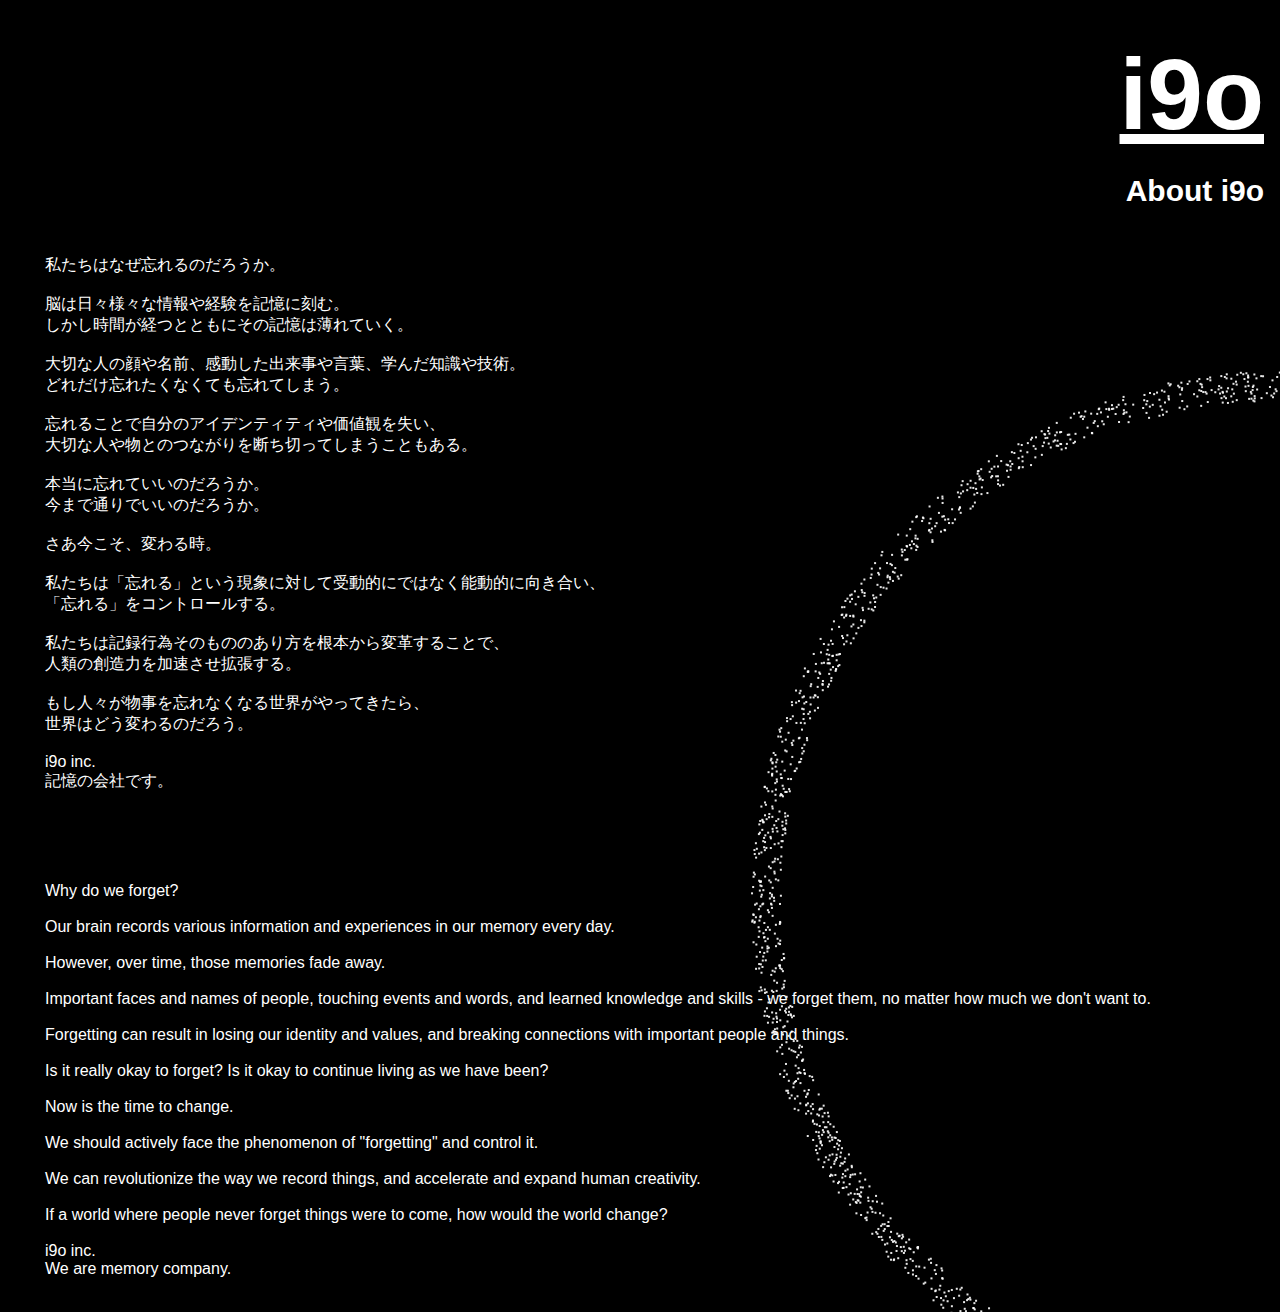
==== about/index.html @ 36861ab6 "refact" ====
<!DOCTYPE html>
<html lang="ja">
<head>
    <meta charset="UTF-8">
    <meta http-equiv="X-UA-Compatible" content="IE=edge">
    <meta name="viewport" content="width=device-width, initial-scale=1.0">
    <title>About</title>
    <link rel="icon" type="image/png" href="../imgs/i9o-black.png"  />
    <link rel="stylesheet" href="style.css">
</head>
<body>
    <div class="text-container">
        <h1><a class="title" href="http://i9o.io/index.html">i9o</a></h1>
        <p class="subtitle">About i9o</p>
        <br>
        <br>


    </div>

    <div class="iori">
        <p>
            私たちはなぜ忘れるのだろうか。
            <br><br>
            脳は日々様々な情報や経験を記憶に刻む。
            <br>
            しかし時間が経つとともにその記憶は薄れていく。
            <br><br>
            大切な人の顔や名前、感動した出来事や言葉、学んだ知識や技術。
            <br>
            どれだけ忘れたくなくても忘れてしまう。
            <br><br>
            忘れることで自分のアイデンティティや価値観を失い、
            <br>
            大切な人や物とのつながりを断ち切ってしまうこともある。
            <br><br>
            本当に忘れていいのだろうか。
            <br>
            今まで通りでいいのだろうか。
            <br><br>
            さあ今こそ、変わる時。
            <br><br>
            私たちは「忘れる」という現象に対して受動的にではなく能動的に向き合い、
            <br>
            「忘れる」をコントロールする。
            <br><br>
            私たちは記録行為そのもののあり方を根本から変革することで、
            <br>
            人類の創造力を加速させ拡張する。
            <br><br>
            もし人々が物事を忘れなくなる世界がやってきたら、
            <br>
            世界はどう変わるのだろう。
            <br><br>
            i9o inc.
            <br>
            記憶の会社です。
            <br><br>
            <br><br>
            <br><br>
            Why do we forget?
            <br><br>
            Our brain records various information and experiences in our memory every day.
            <br><br>
            However, over time, those memories fade away.
            <br><br>
            Important faces and names of people, touching events and words, and learned knowledge and skills - we forget them, no matter how much we don't want to.
            <br><br>
            Forgetting can result in losing our identity and values, and breaking connections with important people and things.
            <br><br>
            Is it really okay to forget? Is it okay to continue living as we have been?
            <br><br>
            Now is the time to change.
            <br><br>
            We should actively face the phenomenon of "forgetting" and control it.
            <br><br>
            We can revolutionize the way we record things, and accelerate and expand human creativity.
            <br><br>
            If a world where people never forget things were to come, how would the world change?
            <br><br>
            i9o inc.
            <br>
            We are memory company.
            <br><br>
        </p>
    </div>

    <script src="style.js"></script>
</body>
</html>
---- about/style.css ----
html, body {
    height: 100%;
    margin: 0;
    font-family: Arial, sans-serif;
    background-color: black;
}


#animation-container {
    position: fixed;
    top: 100%; /* 50 80%*/
    left: 0;
    transform: translateY(-50%);
    margin: 0;
    overflow: hidden;
    height: 50%; /* 50 400px*/
    width: 100%;
    background-color: black;
    z-index: -2;
}

/**/

.square {
    position: fixed;
    width: 2px;
    height: 2px;
    background-color: #fff;
    opacity: 0.9;
}

.text-container {
    position: absolute;
    top: 16px;
    right: 16px;
    text-align: right;
}

.iori {
    position: absolute;
    top: 240px;
    left: 30px;
    right: 50px;
}

.title {
    font-size: 100px; /* 48 */
    color: #fff;
    margin: 0;
    text-align: right;
}

.subtitle {
    font-size: 30px;
    color: #fff;
    margin: 0;
    font-weight: bold;
    text-align: right;
}

a {
  font-size: 15px;
  color: #fff;
  font-weight: bold;
}

h3 {
    font-size: 25px;
    color: #fff;
    font-weight: bold;
    margin-top: 0;
    margin-bottom: -30px;
    margin-right: 0;
    margin-left: 0;
}

h4 {
    font-size: 15px;
    margin-top: 0;
    margin-bottom: -5px;
    margin-right: 0;
    margin-left: 0;
    color: #fff;
    font-weight:100;
}

p {
    font-size: 16px;
    margin-top: 15px;
    margin-bottom: px;
    margin-right: -5px;
    margin-left: 15px;
    color: #fff;

    text-align: left;
    
}
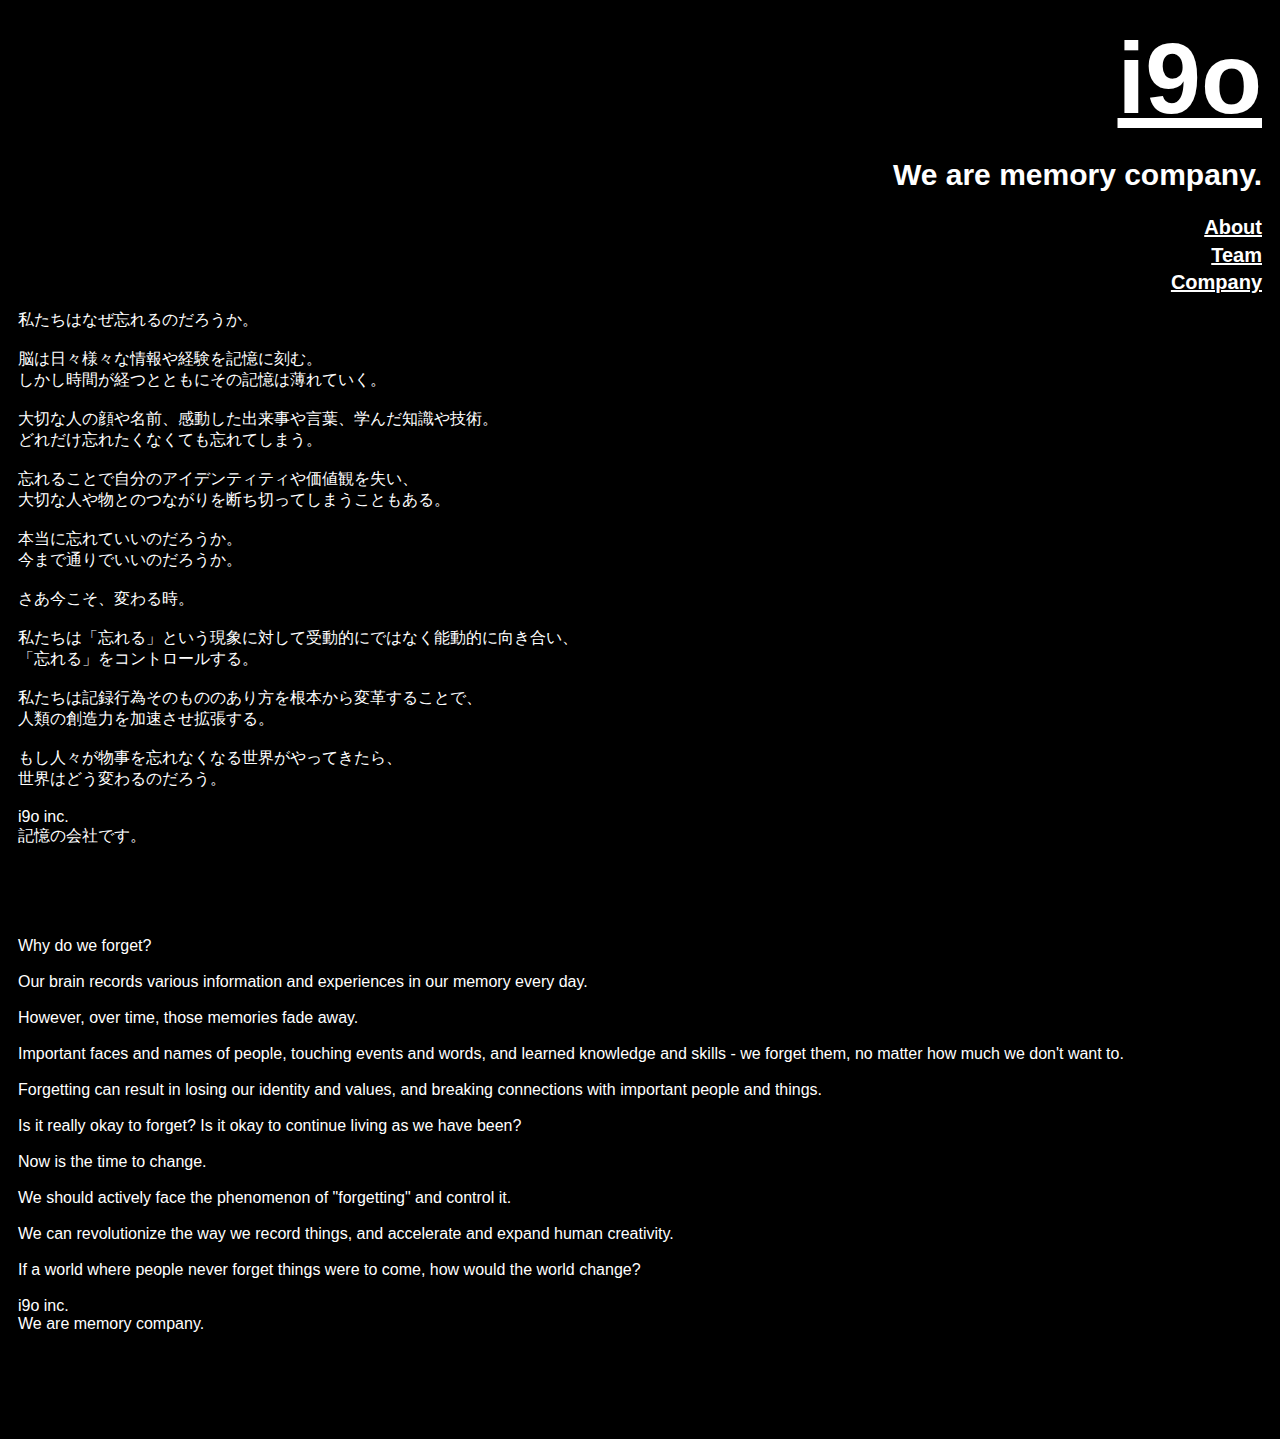
==== commit 5c0ecce4: "a" ====
--- a/about/index.html
+++ b/about/index.html
@@ -2,89 +2,89 @@
 <html lang="ja">
 <head>
     <meta charset="UTF-8">
-    <meta http-equiv="X-UA-Compatible" content="IE=edge">
     <meta name="viewport" content="width=device-width, initial-scale=1.0">
-    <title>About</title>
-    <link rel="icon" type="image/png" href="../imgs/i9o-black.png"  />
+    <link rel="icon" type="image/png" href="imgs/i9o-black.png"  />
+    <title>About i9o inc</title>
     <link rel="stylesheet" href="style.css">
 </head>
 <body>
-    <div class="text-container">
-        <h1><a class="title" href="http://i9o.io/index.html">i9o</a></h1>
-        <p class="subtitle">About i9o</p>
+    <header>
+        <h1><a class="title" href="http://i9o.io">i9o</a></h1>
+        <p class="subtitle">We are memory company.</p>
+        <nav>
+            <a href="http://i9o.io/about/">About</a>
+            <a href="http://i9o.io/team/">Team</a>
+            <a href="http://i9o.io/company/">Company</a>
+        </nav>
+    </header>
+
+    <p>
+        私たちはなぜ忘れるのだろうか。
+        <br><br>
+        脳は日々様々な情報や経験を記憶に刻む。
         <br>
+        しかし時間が経つとともにその記憶は薄れていく。
+        <br><br>
+        大切な人の顔や名前、感動した出来事や言葉、学んだ知識や技術。
         <br>
-
-
-    </div>
-
-    <div class="iori">
-        <p>
-            私たちはなぜ忘れるのだろうか。
-            <br><br>
-            脳は日々様々な情報や経験を記憶に刻む。
-            <br>
-            しかし時間が経つとともにその記憶は薄れていく。
-            <br><br>
-            大切な人の顔や名前、感動した出来事や言葉、学んだ知識や技術。
-            <br>
-            どれだけ忘れたくなくても忘れてしまう。
-            <br><br>
-            忘れることで自分のアイデンティティや価値観を失い、
-            <br>
-            大切な人や物とのつながりを断ち切ってしまうこともある。
-            <br><br>
-            本当に忘れていいのだろうか。
-            <br>
-            今まで通りでいいのだろうか。
-            <br><br>
-            さあ今こそ、変わる時。
-            <br><br>
-            私たちは「忘れる」という現象に対して受動的にではなく能動的に向き合い、
-            <br>
-            「忘れる」をコントロールする。
-            <br><br>
-            私たちは記録行為そのもののあり方を根本から変革することで、
-            <br>
-            人類の創造力を加速させ拡張する。
-            <br><br>
-            もし人々が物事を忘れなくなる世界がやってきたら、
-            <br>
-            世界はどう変わるのだろう。
-            <br><br>
-            i9o inc.
-            <br>
-            記憶の会社です。
-            <br><br>
-            <br><br>
-            <br><br>
-            Why do we forget?
-            <br><br>
-            Our brain records various information and experiences in our memory every day.
-            <br><br>
-            However, over time, those memories fade away.
-            <br><br>
-            Important faces and names of people, touching events and words, and learned knowledge and skills - we forget them, no matter how much we don't want to.
-            <br><br>
-            Forgetting can result in losing our identity and values, and breaking connections with important people and things.
-            <br><br>
-            Is it really okay to forget? Is it okay to continue living as we have been?
-            <br><br>
-            Now is the time to change.
-            <br><br>
-            We should actively face the phenomenon of "forgetting" and control it.
-            <br><br>
-            We can revolutionize the way we record things, and accelerate and expand human creativity.
-            <br><br>
-            If a world where people never forget things were to come, how would the world change?
-            <br><br>
-            i9o inc.
-            <br>
-            We are memory company.
-            <br><br>
-        </p>
-    </div>
+        どれだけ忘れたくなくても忘れてしまう。
+        <br><br>
+        忘れることで自分のアイデンティティや価値観を失い、
+        <br>
+        大切な人や物とのつながりを断ち切ってしまうこともある。
+        <br><br>
+        本当に忘れていいのだろうか。
+        <br>
+        今まで通りでいいのだろうか。
+        <br><br>
+        さあ今こそ、変わる時。
+        <br><br>
+        私たちは「忘れる」という現象に対して受動的にではなく能動的に向き合い、
+        <br>
+        「忘れる」をコントロールする。
+        <br><br>
+        私たちは記録行為そのもののあり方を根本から変革することで、
+        <br>
+        人類の創造力を加速させ拡張する。
+        <br><br>
+        もし人々が物事を忘れなくなる世界がやってきたら、
+        <br>
+        世界はどう変わるのだろう。
+        <br><br>
+        i9o inc.
+        <br>
+        記憶の会社です。
+        <br><br>
+        <br><br>
+        <br><br>
+        Why do we forget?
+        <br><br>
+        Our brain records various information and experiences in our memory every day.
+        <br><br>
+        However, over time, those memories fade away.
+        <br><br>
+        Important faces and names of people, touching events and words, and learned knowledge and skills - we forget them, no matter how much we don't want to.
+        <br><br>
+        Forgetting can result in losing our identity and values, and breaking connections with important people and things.
+        <br><br>
+        Is it really okay to forget? Is it okay to continue living as we have been?
+        <br><br>
+        Now is the time to change.
+        <br><br>
+        We should actively face the phenomenon of "forgetting" and control it.
+        <br><br>
+        We can revolutionize the way we record things, and accelerate and expand human creativity.
+        <br><br>
+        If a world where people never forget things were to come, how would the world change?
+        <br><br>
+        i9o inc.
+        <br>
+        We are memory company.
+        <br><br>
+        <br><br>
+        <br><br>
+    </p>
 
     <script src="style.js"></script>
 </body>
-</html>
+</html>--- a/about/style.css
+++ b/about/style.css
@@ -1,97 +1,46 @@
-html, body {
-    height: 100%;
-    margin: 0;
+body {
+    background-color: black;
+    color: white;
     font-family: Arial, sans-serif;
-    background-color: black;
 }
 
-
-#animation-container {
-    position: fixed;
-    top: 100%; /* 50 80%*/
-    left: 0;
-    transform: translateY(-50%);
-    margin: 0;
-    overflow: hidden;
-    height: 50%; /* 50 400px*/
-    width: 100%;
-    background-color: black;
-    z-index: -2;
+header {
+    text-align: right;
+    margin-right: 10px;
 }
 
-/**/
+nav a {
+    margin-bottom: 0.3rem;
+    display: block;
+}
 
 .square {
-    position: fixed;
-    width: 2px;
-    height: 2px;
-    background-color: #fff;
-    opacity: 0.9;
-}
-
-.text-container {
     position: absolute;
-    top: 16px;
-    right: 16px;
-    text-align: right;
-}
-
-.iori {
-    position: absolute;
-    top: 240px;
-    left: 30px;
-    right: 50px;
+    background-color: white;
+    width: 3px;
+    height: 3px;
 }
 
 .title {
     font-size: 100px; /* 48 */
     color: #fff;
     margin: 0;
-    text-align: right;
 }
 
 .subtitle {
     font-size: 30px;
-    color: #fff;
     margin: 0;
     font-weight: bold;
-    text-align: right;
+    margin-bottom: 1.5rem;
 }
 
 a {
-  font-size: 15px;
-  color: #fff;
-  font-weight: bold;
-}
-
-h3 {
-    font-size: 25px;
+    font-size: 20px;
     color: #fff;
     font-weight: bold;
-    margin-top: 0;
-    margin-bottom: -30px;
-    margin-right: 0;
-    margin-left: 0;
-}
-
-h4 {
-    font-size: 15px;
-    margin-top: 0;
-    margin-bottom: -5px;
-    margin-right: 0;
-    margin-left: 0;
-    color: #fff;
-    font-weight:100;
+    text-decoration: underline;
 }
 
 p {
-    font-size: 16px;
-    margin-top: 15px;
-    margin-bottom: px;
-    margin-right: -5px;
-    margin-left: 15px;
-    color: #fff;
-
-    text-align: left;
-    
-}
+    margin-left: 10px;
+}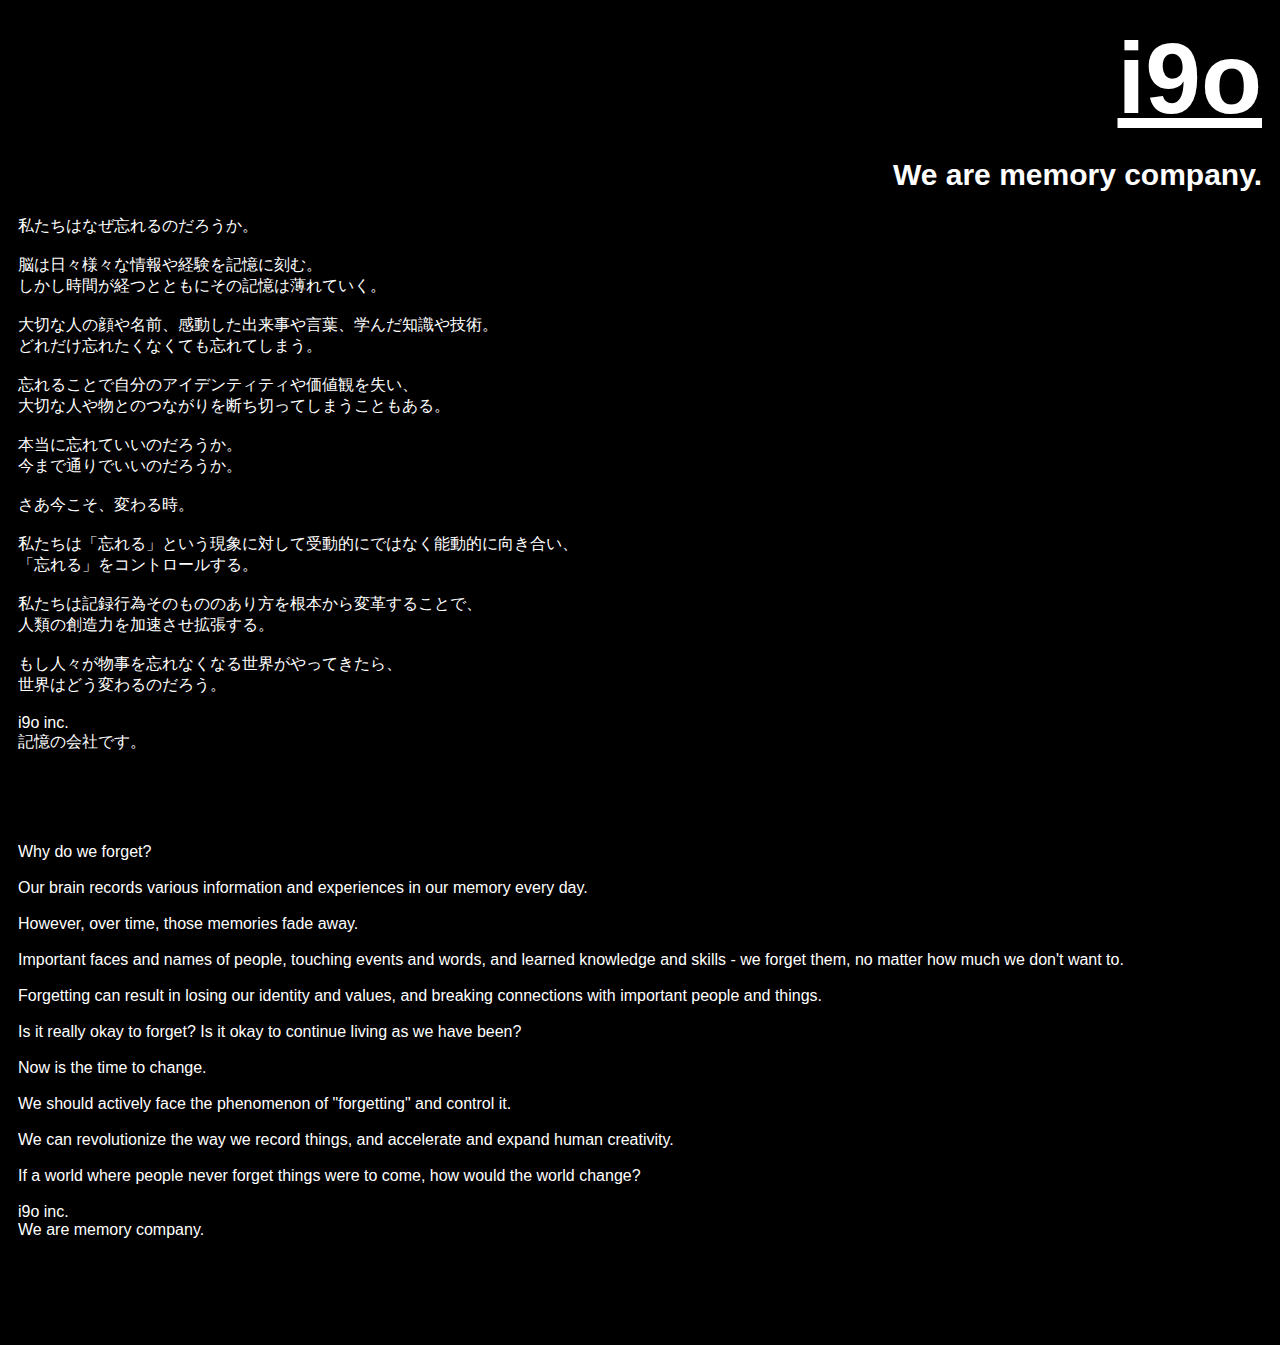
==== commit 05ed6923: "a" ====
--- a/about/index.html
+++ b/about/index.html
@@ -11,11 +11,6 @@
     <header>
         <h1><a class="title" href="http://i9o.io">i9o</a></h1>
         <p class="subtitle">We are memory company.</p>
-        <nav>
-            <a href="http://i9o.io/about/">About</a>
-            <a href="http://i9o.io/team/">Team</a>
-            <a href="http://i9o.io/company/">Company</a>
-        </nav>
     </header>
 
     <p>
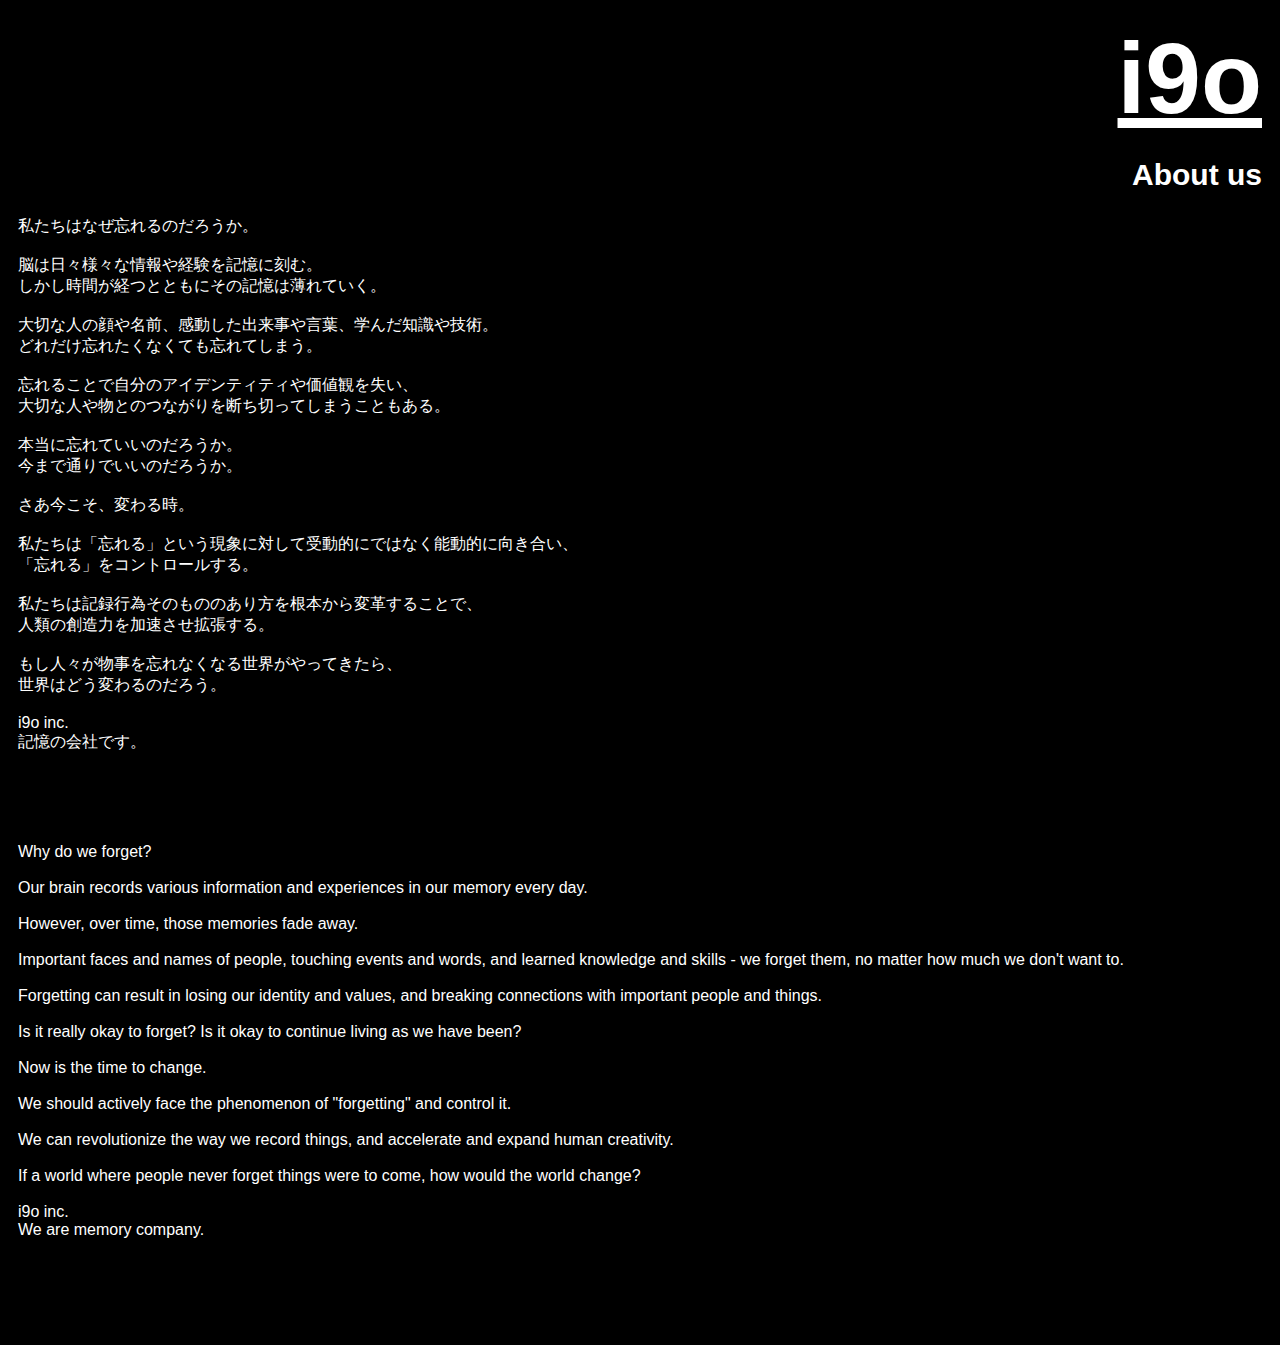
==== commit 3ac2f794: "a" ====
--- a/about/index.html
+++ b/about/index.html
@@ -10,7 +10,7 @@
 <body>
     <header>
         <h1><a class="title" href="http://i9o.io">i9o</a></h1>
-        <p class="subtitle">We are memory company.</p>
+        <p class="subtitle">About us</p>
     </header>
 
     <p>
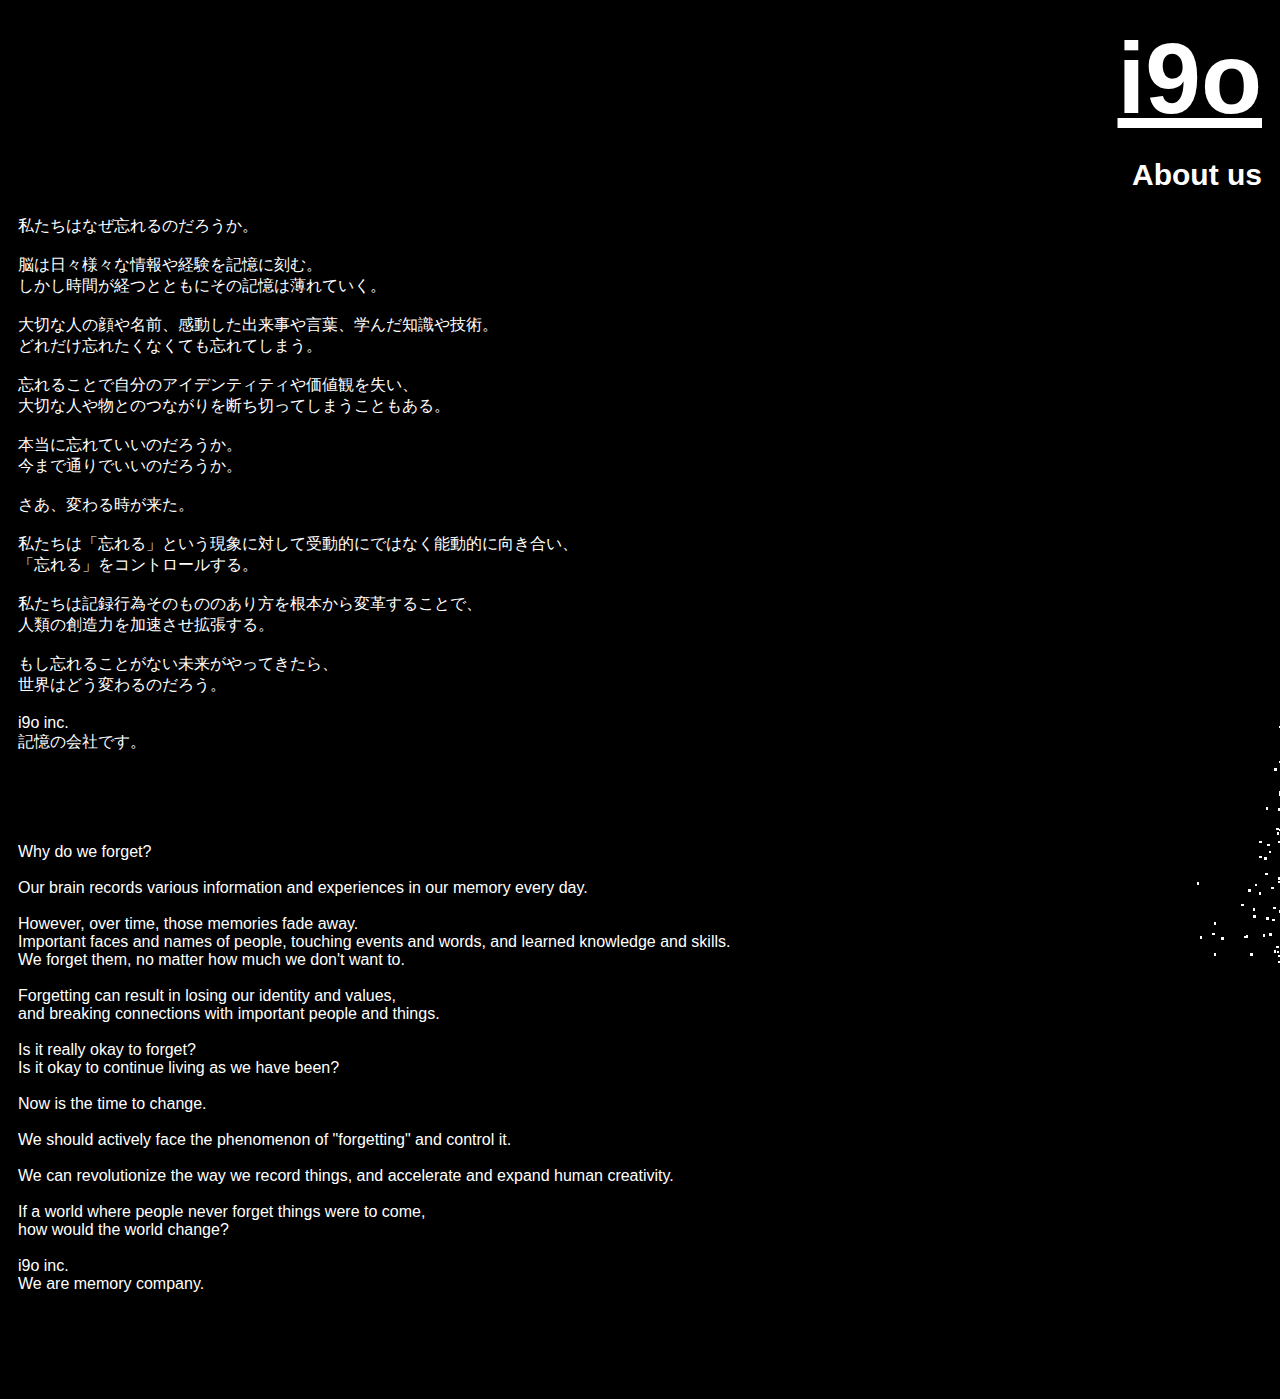
==== commit a0132924: "a" ====
--- a/about/index.html
+++ b/about/index.html
@@ -32,7 +32,7 @@
         <br>
         今まで通りでいいのだろうか。
         <br><br>
-        さあ今こそ、変わる時。
+        さあ、変わる時が来た。
         <br><br>
         私たちは「忘れる」という現象に対して受動的にではなく能動的に向き合い、
         <br>
@@ -42,7 +42,7 @@
         <br>
         人類の創造力を加速させ拡張する。
         <br><br>
-        もし人々が物事を忘れなくなる世界がやってきたら、
+        もし忘れることがない未来がやってきたら、
         <br>
         世界はどう変わるのだろう。
         <br><br>
@@ -57,12 +57,18 @@
         Our brain records various information and experiences in our memory every day.
         <br><br>
         However, over time, those memories fade away.
+        <br>
+        Important faces and names of people, touching events and words, and learned knowledge and skills.
+        <br>
+        We forget them, no matter how much we don't want to.
         <br><br>
-        Important faces and names of people, touching events and words, and learned knowledge and skills - we forget them, no matter how much we don't want to.
+        Forgetting can result in losing our identity and values, 
+        <br>
+        and breaking connections with important people and things.
         <br><br>
-        Forgetting can result in losing our identity and values, and breaking connections with important people and things.
-        <br><br>
-        Is it really okay to forget? Is it okay to continue living as we have been?
+        Is it really okay to forget? 
+        <br>
+        Is it okay to continue living as we have been?
         <br><br>
         Now is the time to change.
         <br><br>
@@ -70,7 +76,9 @@
         <br><br>
         We can revolutionize the way we record things, and accelerate and expand human creativity.
         <br><br>
-        If a world where people never forget things were to come, how would the world change?
+        If a world where people never forget things were to come, 
+        <br>
+        how would the world change?
         <br><br>
         i9o inc.
         <br>
--- a/about/style.css
+++ b/about/style.css
@@ -15,10 +15,10 @@
 }
 
 .square {
-    position: absolute;
+    position: fixed;
     background-color: white;
-    width: 3px;
-    height: 3px;
+    width: 2.5px;
+    height: 2.5px;
 }
 
 .title {
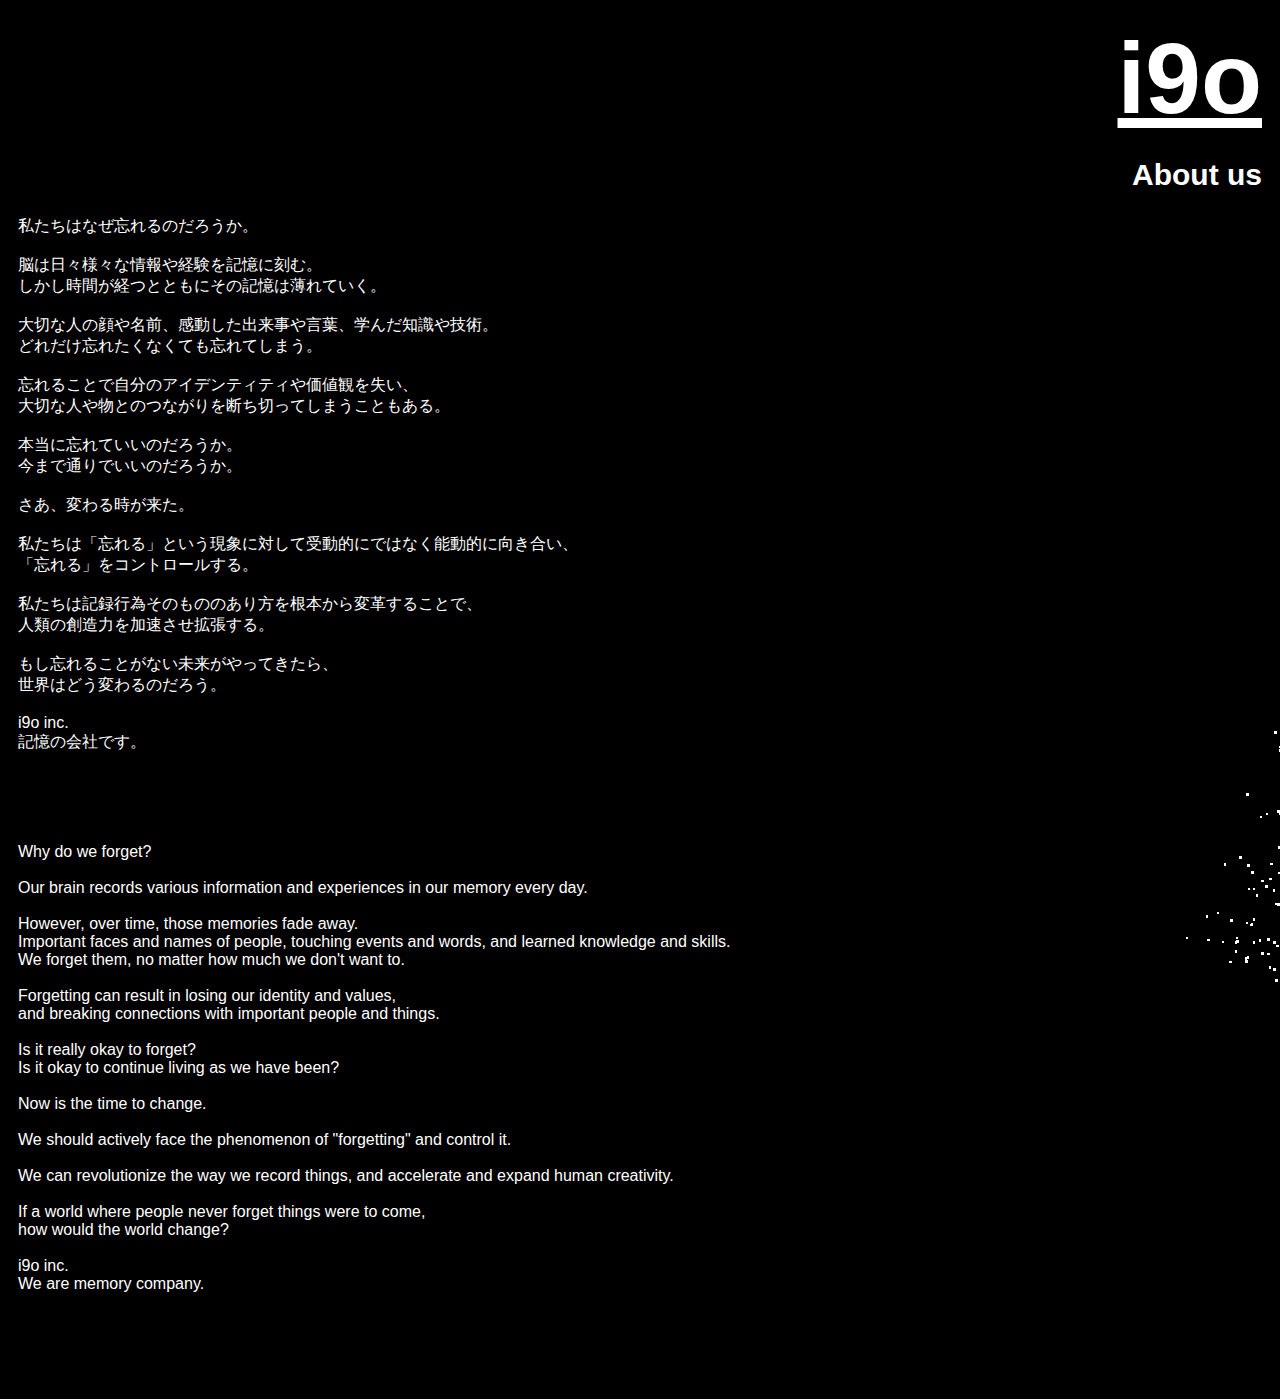
==== commit 83d54435: "Update index.html" ====
--- a/about/index.html
+++ b/about/index.html
@@ -9,7 +9,7 @@
 </head>
 <body>
     <header>
-        <h1><a class="title" href="http://i9o.io">i9o</a></h1>
+        <h1><a class="title" href="https://i9o.io">i9o</a></h1>
         <p class="subtitle">About us</p>
     </header>
 
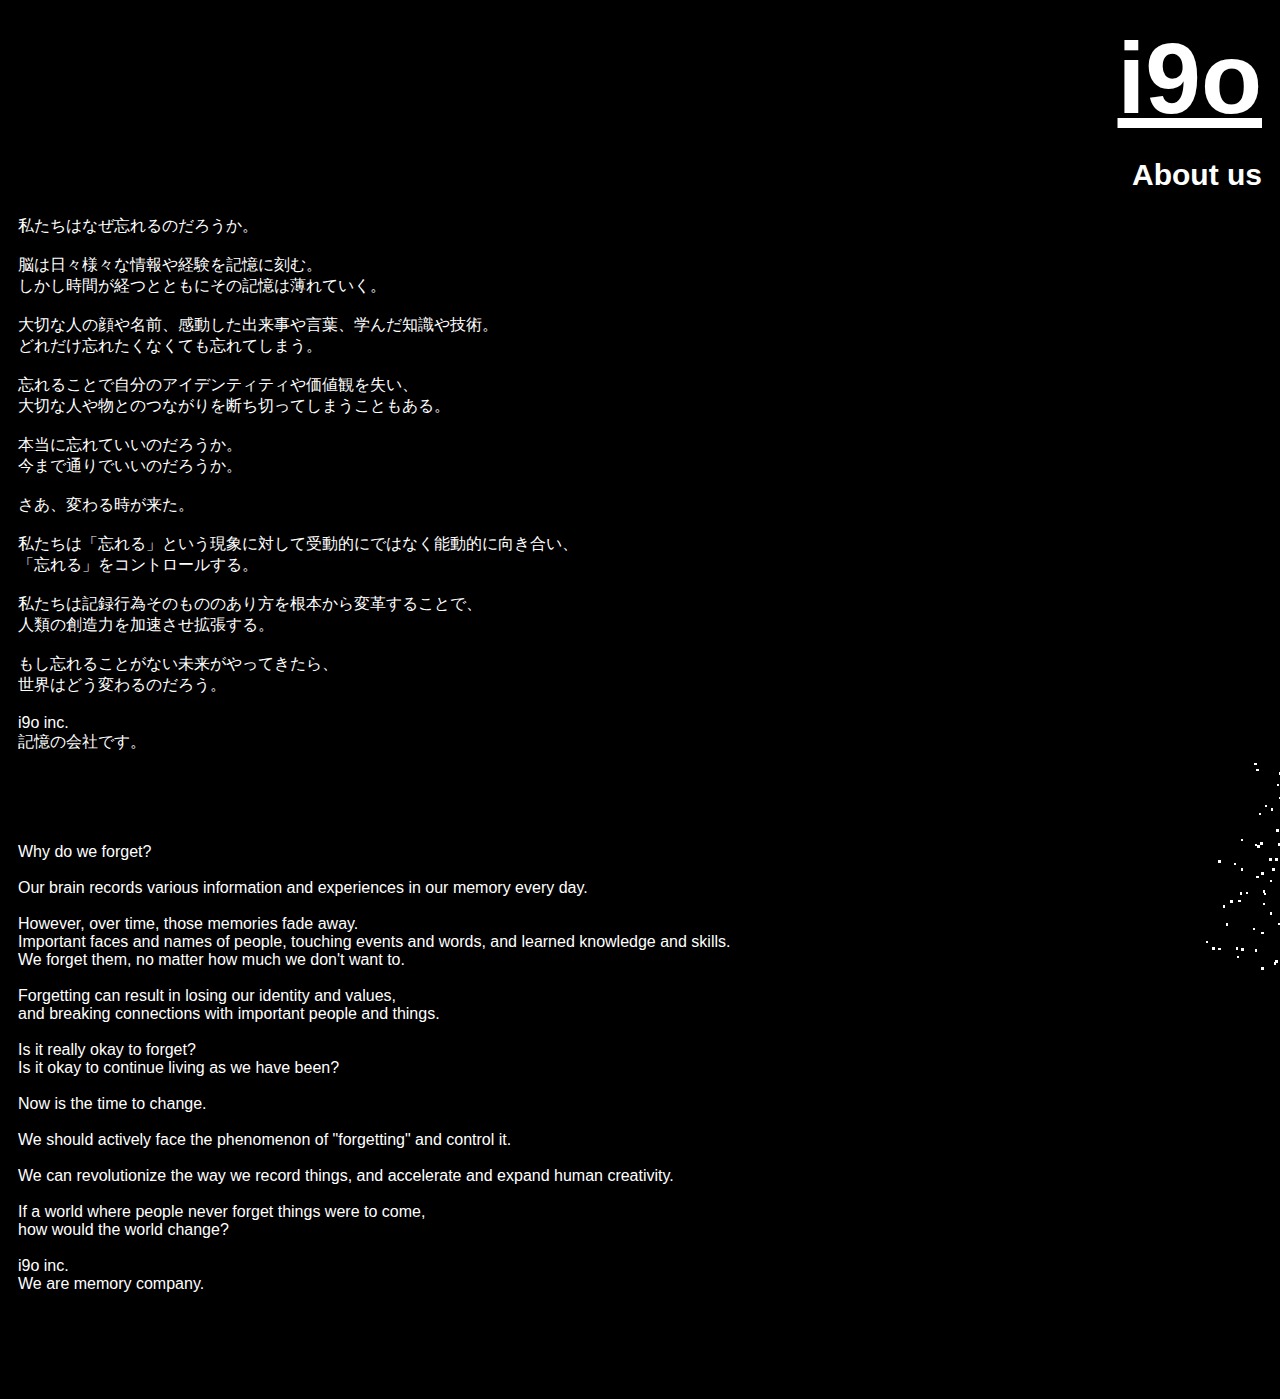
==== commit 35807424: "a" ====
--- a/about/index.html
+++ b/about/index.html
@@ -3,7 +3,7 @@
 <head>
     <meta charset="UTF-8">
     <meta name="viewport" content="width=device-width, initial-scale=1.0">
-    <link rel="icon" type="image/png" href="imgs/i9o-black.png"  />
+    <link rel="icon" type="image/png" href="../imgs/i9o-black.png"  />
     <title>About i9o inc</title>
     <link rel="stylesheet" href="style.css">
 </head>
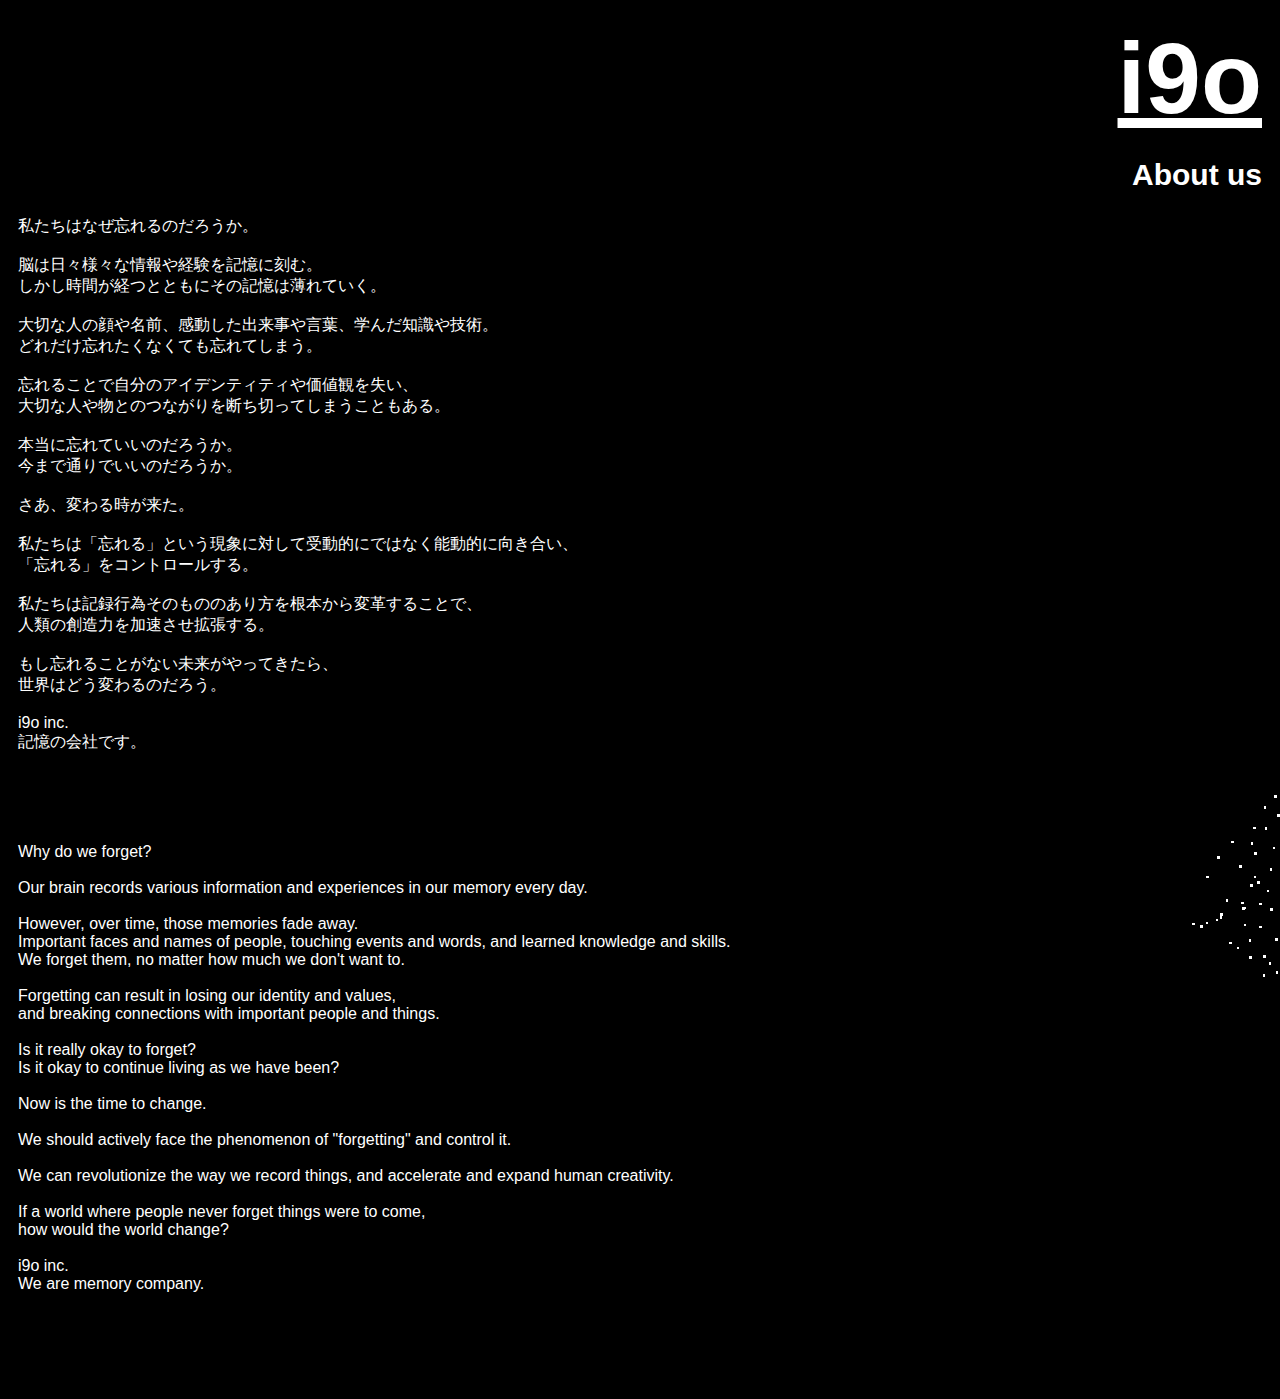
==== commit 8cc7c39c: "a" ====
--- a/about/index.html
+++ b/about/index.html
@@ -7,6 +7,17 @@
     <title>About i9o inc</title>
     <link rel="stylesheet" href="style.css">
 </head>
+
+<!-- Google tag (gtag.js) -->
+<script async src="https://www.googletagmanager.com/gtag/js?id=G-T06CY59PGH"></script>
+<script>
+  window.dataLayer = window.dataLayer || [];
+  function gtag(){dataLayer.push(arguments);}
+  gtag('js', new Date());
+
+  gtag('config', 'G-T06CY59PGH');
+</script>
+
 <body>
     <header>
         <h1><a class="title" href="https://i9o.io">i9o</a></h1>
